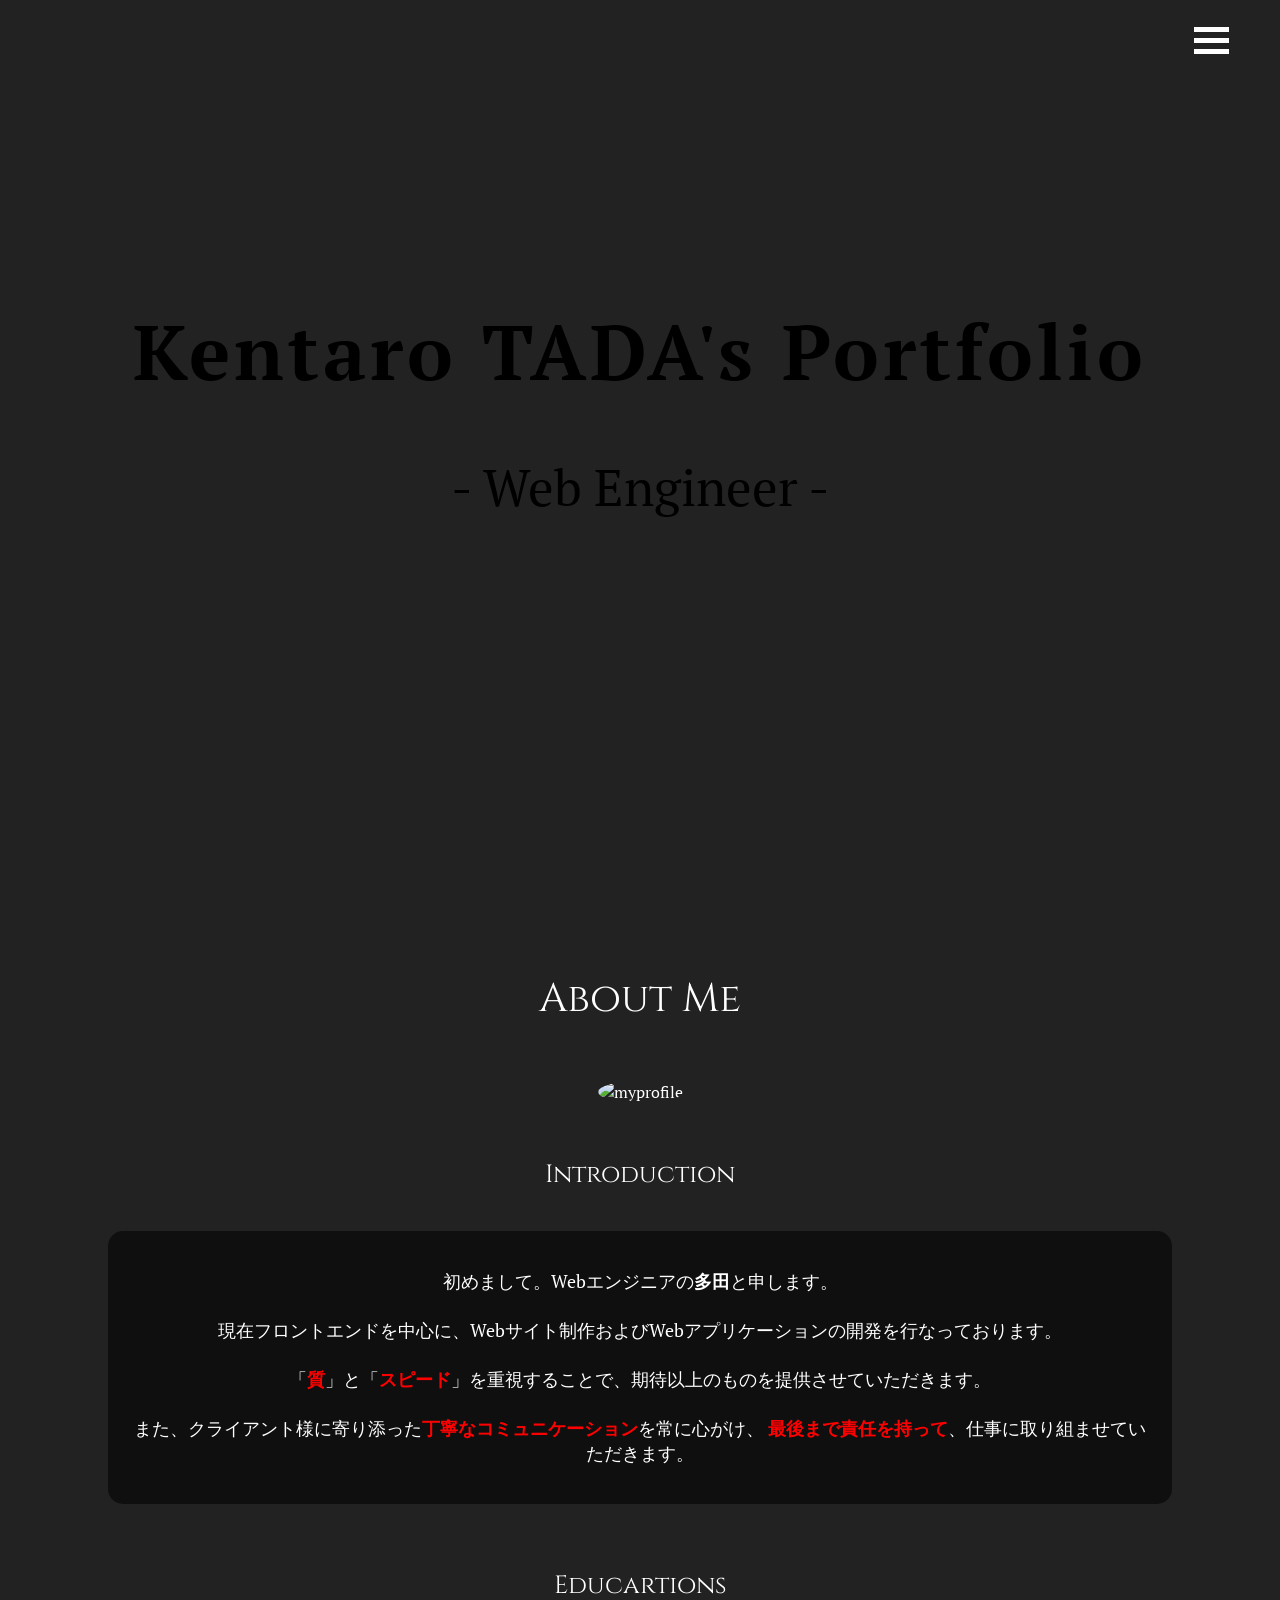
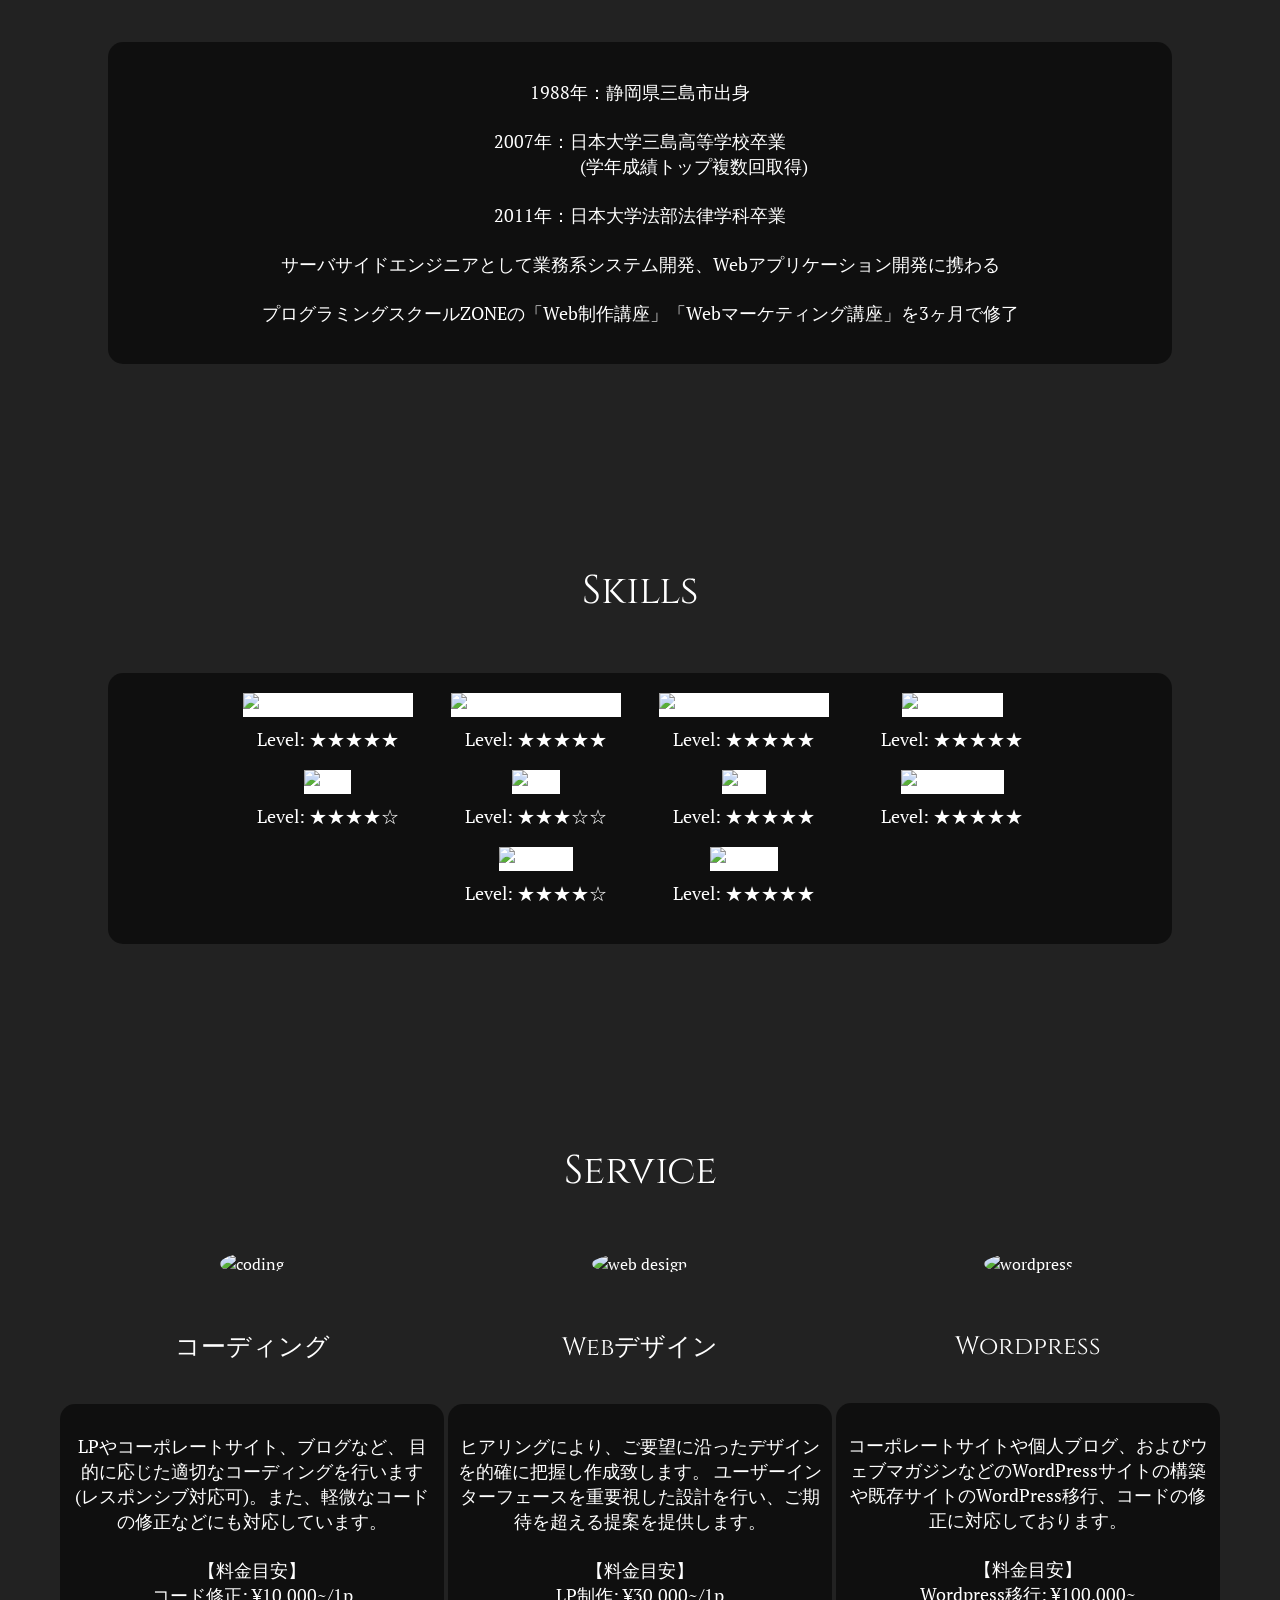
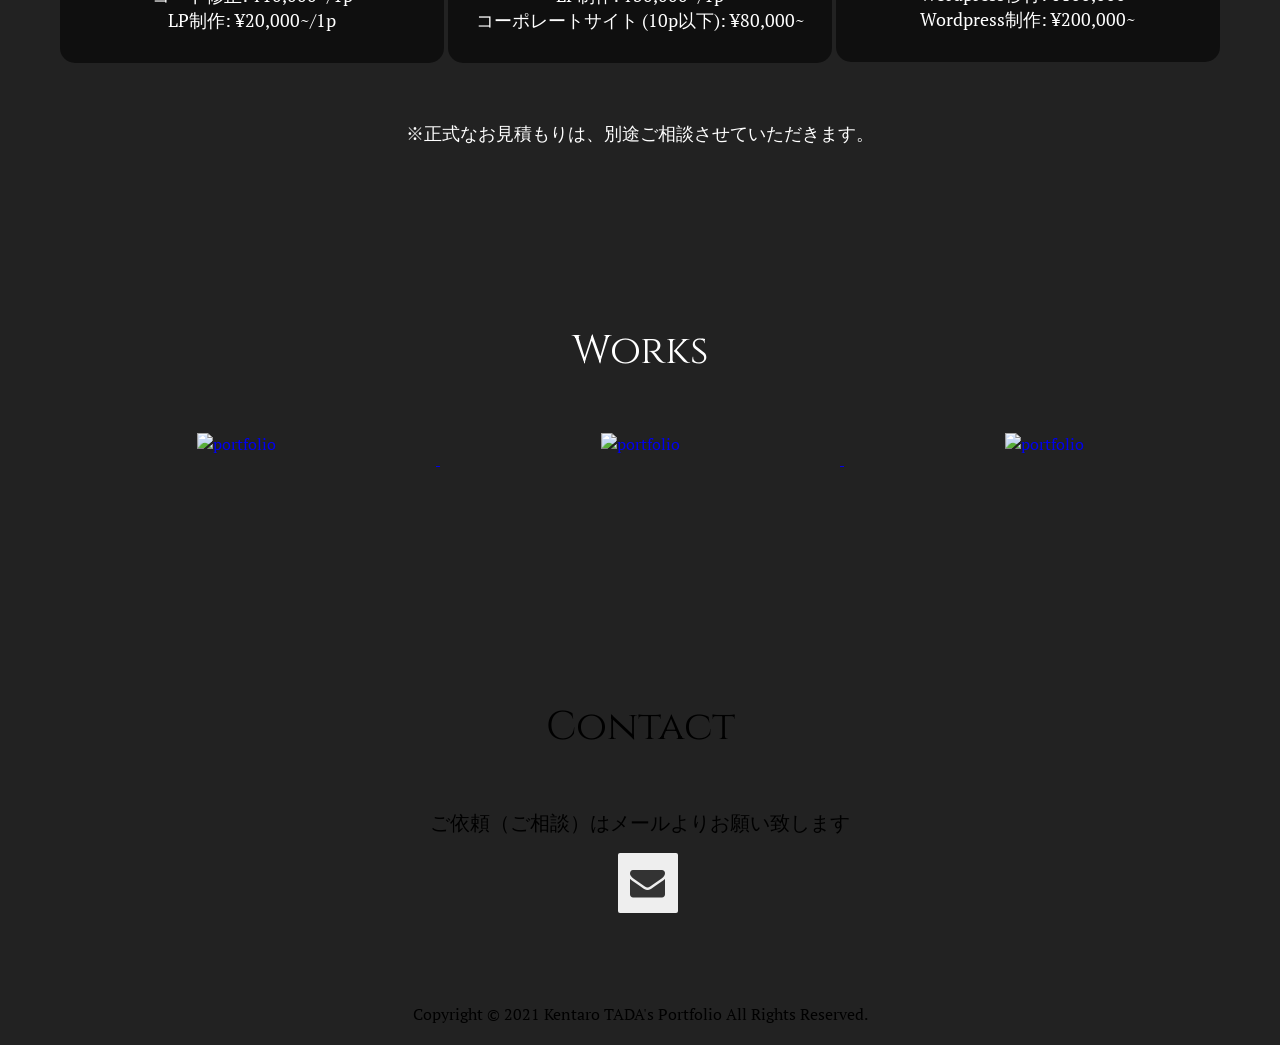
==== index.html @ df29aee6 "Add files via upload" ====
<!DOCTYPE html>
<html lang="ja">

<head>
  <meta charset="utf-8">
  <title></title>
  <link rel="stylesheet" href="css/normalize.css">
  <link rel="stylesheet" href="bootstrap/css/bootstrap.min.css">
  <link rel="stylesheet" href="bootstrap/css/bootstrap.css">
  <link rel="stylesheet" href="style.css">
  <link rel="stylesheet" href="animate.css">
  <link href="https://fonts.googleapis.com/css?family=PT+Serif&display=swap" rel="stylesheet">
  <link href="https://fonts.googleapis.com/css?family=Cinzel&display=swap" rel="stylesheet">
  <link rel="stylesheet" href="https://maxcdn.bootstrapcdn.com/font-awesome/4.5.0/css/font-awesome.min.css">
</head>

<body>
  <!--ヘッダー-->
  <header>
    <!--メニューバー-->
    <div class="button_container" id="toggle">
      <span class="top"></span>
      <span class="middle"></span>
      <span class="bottom"></span>
    </div>

    <div class="overlay" id="overlay">
      <nav class="overlay-menu">
        <ul>
          <li><a href="#" class="menu_aboutme">About Me</a></li>
          <li><a href="#" class="menu_service">Service</a></li>
          <li><a href="#" class="menu_works">Works</a></li>
          <li><a href="#" class="menu_contact">Contact</a></li>
        </ul>
      </nav>
    </div>


  </header>

  <!--タイトル-->
  <div class="my_introduction">
    <h1 class="myname">Kentaro TADA's Portfolio</h1>
    <p class="worker_type">- Web Engineer -</p>
  </div>

  <div class="main_content">
    <!-- 自己紹介 -->
    <div class="profile_section">

      <div class="portfolio_title profile_title animated fadein">
        <span class="glyphicon glyphicon-user" style="letter-spacing:5px;"></span>
        <p>About Me</p>
      </div>

      <div class="profile_image flexbox1 animated fadein">
        <img src="./image/myprofile4.jpg" alt="myprofile" />
      </div>

      <div class="sub_title animated fadein">
        <span class="glyphicon glyphicon-apple" style="letter-spacing:5px;"></span>
        <p>Introduction</p>
      </div>
      <div class="introduction_text animated fadein">
        <p>
          初めまして。Webエンジニアの<span style="font-weight: bold">多田</span>と申します。<br><br>
          現在フロントエンドを中心に、Webサイト制作およびWebアプリケーションの開発を行なっております。<br><br>
          「<span style="font-weight: bold; color:red;">質</span>」と「<span
            style="font-weight:bold; color:red;">スピード</span>」を重視することで、期待以上のものを提供させていただきます。<br><br>
          また、クライアント様に寄り添った<span style="font-weight:bold;color:red;">丁寧なコミュニケーション</span>を常に心がけ、
          <span style="font-weight:bold;color:red;">最後まで責任を持って</span>、仕事に取り組ませていただきます。
        </p>
      </div>

      <div class="sub_title animated fadein">
        <span class="glyphicon glyphicon-education" style="letter-spacing:5px;"></span>
        <p>Educartions</p>
      </div>

      <div class="introduction_text animated fadein">
        <p>
          1988年：静岡県三島市出身<br><br>
          2007年：日本大学三島高等学校卒業<br>
          　　　　　　(学年成績トップ複数回取得)<br><br>
          2011年：日本大学法部法律学科卒業<br><br>
          サーバサイドエンジニアとして業務系システム開発、Webアプリケーション開発に携わる<br><br>
          プログラミングスクールZONEの「Web制作講座」「Webマーケティング講座」を3ヶ月で修了
        </p>
      </div>

    </div>

    <!-- スキル紹介 -->
    <div class="skill_section">
      <div class="portfolio_title skill_title">
        <span class="glyphicon glyphicon-cog" style="letter-spacing:5px;"></span>
        <p>Skills</p>
      </div>

      <div class="introduction_text animated fadein">
        <div class="skill">
          <img src="./image/HTML.jpg" alt="frontend languages" />
          <p>Level: ★★★★★</p>
        </div>

        <div class="skill">
          <img src="./image/CSS.jpg" alt="frontend languages" />
          <p>Level: ★★★★★</p>
        </div>

        <div class="skill">
          <img src="./image/Javascript.jpg" alt="frontend languages" />
          <p>Level: ★★★★★<br>
          </p>
        </div>

        <div class="skill">
          <img src="./image/Wordpress.jpg" alt="Wordpress" />
          <p>Level: ★★★★★</p>
        </div>

        <div class="skill">
          <img src="./image/php.jpg" alt="php" />
          <p>Level: ★★★★☆<br>
          </p>
        </div>

        <div class="skill">
          <img src="./image/java.jpg" alt="java" />
          <p>Level: ★★★☆☆<br>
          </p>
        </div>

        <div class="skill">
          <img src="./image/vba.jpg" alt="vba" />
          <p>Level: ★★★★★<br>
          </p>
        </div>

        <div class="skill">
          <img src="./image/powershell.jpg" alt="powershell" />
          <p>Level: ★★★★★<br>
          </p>
        </div>

        <div class="skill">
          <img src="./image/MySQL.jpg" alt="MySQL" />
          <p>Level: ★★★★☆</p>
        </div>

        <div class="skill">
          <img src="./image/github.jpg" alt="github" />
          <p>Level: ★★★★★</p>
        </div>
      </div>
    </div>

    <!-- サービス紹介 -->
    <div class="service_section">
      <div class="portfolio_title skill_title">
        <span class="glyphicon glyphicon-globe" style="letter-spacing:5px;"></span>
        <p>Service</p>
      </div>

      <div class="animated fadein">
        <div class="service_item">
          <div class="service_image">
            <img src="./image/desktop.jpg" alt="coding" />
          </div>
          <div class="sub_title">
            <p>コーディング</p>
          </div>

          <div class="service_content">
            LPやコーポレートサイト、ブログなど、
            目的に応じた適切なコーディングを行います(レスポンシブ対応可)。また、軽微なコードの修正などにも対応しています。<br><br>
            【料金目安】<br>
            コード修正: ¥10,000~/1p<br>
            LP制作: ¥20,000~/1p
          </div>
        </div>

        <div class="service_item">
          <div class="service_image">
            <img src="./image/pencil.jpg" alt="web design" />
          </div>
          <div class="sub_title">
            <p>Webデザイン</p>
          </div>
          <div class="service_content">
            ヒアリングにより、ご要望に沿ったデザインを的確に把握し作成致します。
            ユーザーインターフェースを重要視した設計を行い、ご期待を超える提案を提供します。<br><br>
            【料金目安】<br>
            LP制作: ¥30,000~/1p<br>
            コーポレートサイト (10p以下): ¥80,000~
          </div>
        </div>

        <div class="service_item">
          <div class="service_image">
            <img src="./image/wordpress2.jpg" alt="wordpress" />
          </div>
          <div class="sub_title">
            <p>Wordpress</p>
          </div>
          <div class="service_content">
            コーポレートサイトや個人ブログ、およびウェブマガジンなどのWordPressサイトの構築や既存サイトのWordPress移行、コードの修正に対応しております。
            <br><br>
            【料金目安】<br>
            Wordpress移行: ¥100,000~<br>
            Wordpress制作: ¥200,000~
          </div>
        </div>
        <p style="font-size:18px;">※正式なお見積もりは、別途ご相談させていただきます。</p>
      </div>

    </div>

    <!--Webサイト　ポートフォリオ-->
    <div class="portfolio_section">
      <div class="portfolio_title works_title">
        <span class="glyphicon glyphicon-list-alt" style="letter-spacing:5px;"></span>
        <p>Works</p>
      </div>

      <div class="animated fadein">
        <a href="https://mizutaniyuji.github.io/my_portfolio" class="portfolio_link">
          <div class="portfolio">
            <img src="./image/my_portfolio.png" alt="portfolio" />
            <div class="mask1"></div>
            <div class="mask2"></div>
            <div class="caption">
              <p>【Category】オリジナル作品<br><br>
                【Title】Kentaro TADA's Portfolio<br><br>
                【Skill】HTML / CSS / JQuery<br><br>
                【Detail】私のことをよく知ってもらうためのサイトです。
              </p>
            </div>
          </div>
        </a>

        <a href="https://zone-for-exercise-testsite-gokurakutei.net/" class="portfolio_link">
          <div class="portfolio">
            <img src="./image/my_portfolio3.png" alt="portfolio" />
            <div class="mask1"></div>
            <div class="mask2"></div>
            <div class="caption">
              <p>【Category】オリジナル作品<br><br>
                【Title】極楽亭<br><br>
                【Skill】HTML / CSS / JQuery / WordPress<br><br>
                【Detail】架空の京都にある温泉旅館のHPです。
              </p>
            </div>
          </div>
        </a>

        <a href="https://zone-for-exercise-testsite.com/" class="portfolio_link">
          <div class="portfolio">
            <img src="./image/my_portfolio4.png" alt="portfolio" />
            <div class="mask1"></div>
            <div class="mask2"></div>
            <div class="caption">
              <p>【Category】オリジナル作品<br><br>
                【Title】 Coding School<br><br>
                【Skill】 HTML / CSS / WordPress<br><br>
                【Detail】架空のプログラミングスクールのHPです。
              </p>
            </div>
          </div>
        </a>

      </div>
    </div>

    <footer>
      <div class="portfolio_title contact_title">
        <span class="glyphicon glyphicon-envelope" style="letter-spacing:5px;"></span>
        <p>Contact</p>
      </div>
      <div class="contact_text">ご依頼（ご相談）はメールよりお願い致します</div>
      <!--SNSアイコン-->
      <div>
        <ul class="follow-me">
          <li><a href="mailto:k.tada.t.u@gmail.com?body=ご依頼/ご相談内容" class="gmail"></a></li>
          <!-- <li><a href="https://twitter.com/YuJi_MZTN" class="twitter"></a></li> -->
          <!-- <li><a href="https://www.instagram.com/yuji_mztn/" class="instagram"></a></li> -->
          <!-- <li><a href="https://www.youtube.com/channel/UCbwZM3GtfLToCFw3dzE2S6w?view_as=subscriber" class="youtube"></a> -->
          </li>
        </ul>
      </div>
      <!--コピーライト-->
      <div id="copyright">
        Copyright &copy; 2021 Kentaro TADA's Portfolio All Rights Reserved.
      </div>
    </footer>
  </div>
  <script src="vendor/jquery-2.2.4.min.js"></script>
  <script src="bootstrap/js/bootstrap.min.js"></script>
  <script src="bootstrap/js/bootstrap.js"></script>
  <script src="vendor/jquery.waypoints.min.js"></script>
  <script src="vendor/jquery.magnific-popup.min.js"></script>
  <script src="vendor/mobile-detect.min.js"></script>
  <script src="main.js"></script>
  <script src="https://ajax.googleapis.com/ajax/libs/jquery/2.2.4/jquery.min.js"></script>
  <script src="jquery.waypoints.min.js"></script>

</body>

</html>
---- style.css ----
@import url(https://fonts.googleapis.com/css?family=Raleway:400,500,800);
@import url(https://fonts.googleapis.com/css?family=Vollkorn|Roboto);

html, body{
    background-color: #222222;
    color: white;
    font-family: 'PT Serif', serif;
    margin: 0px;
    padding: 0px;
    justify-content: center;
    align-items: center;
    text-align: center;
}
/*JQuery用*/
.blur {
  filter: blur(7px);
}
.delete {
  display: none;
}

.main-nav {
  width: 220px;
  position: fixed;
  top: 0;
  left: -220px;
  height: 100%;
  border-right: 2px solid $drk;
  @include transition(left .5s ease, top .5s ease);
  &.show-nav {
    left: 0;
  }
  ul {
    list-style: none;
    padding: 0;
  }

  li {
    text-align: center;
    font-size: 1.2em;
    font-weight: 700;
  }
}

/*メニューバー*/
.button_container {
  position: fixed;
  top: 3%;
  right: 4%;
  height: 38px;
  width: 35px;
  cursor: pointer;
  z-index: 200;
  transition: opacity 0.25s ease;
}
.button_container:hover {
  opacity: 0.4;
}
.button_container.active .top {
  transform: translateY(11px) translateX(0) rotate(45deg);
  background: white;
}
.button_container.active .middle {
  opacity: 0;
  background: white;
}
.button_container.active .bottom {
  transform: translateY(-11px) translateX(0) rotate(-45deg);
  background: white;
}
.button_container span {
  background: white;
  border: none;
  height: 5px;
  width: 100%;
  position: absolute;
  top: 0;
  left: 0;
  transition: all 0.35s ease;
  cursor: pointer;
}
.button_container span:nth-of-type(2) {
  top: 11px;
}
.button_container span:nth-of-type(3) {
  top: 22px;
}

.overlay {
  position: fixed;
  top: 0;
  left: 0;
  width: 100%;
  height: 100%;
  opacity: 0;
  visibility: hidden;
  transition: opacity 0.35s, visibility 0.35s, height 0.35s;
  overflow: hidden;
  z-index: 100;
}
.overlay.open {
  opacity: 0.9;
  visibility: visible;
  height: 100%;
}
.overlay.open li {
  animation: fadeInRight 0.3s ease forwards;
  animation-delay: 0.1s;
}
.overlay.open li:nth-of-type(2) {
  animation-delay: 0.2s;
}
.overlay.open li:nth-of-type(3) {
  animation-delay: 0.3s;
}
.overlay.open li:nth-of-type(4) {
  animation-delay: 0.4s;
}
.overlay nav {
  position: relative;
  height: 70%;
  top: 50%;
  transform: translateY(-50%);
  font-size: 50px;
  font-family: "Vollkorn", serif;
  font-weight: 400;
  text-align: center;
}
.overlay ul {
  list-style: none;
  padding: 0;
  margin: 0 auto;
  display: inline-block;
  position: relative;
  height: 100%;
}
.overlay ul li {
  display: block;
  height: 25%;
  height: calc(100% / 4);
  min-height: 50px;
  position: relative;
  opacity: 0;
}
.overlay ul li a {
  display: block;
  position: relative;
  color: white;
  text-decoration: none;
  overflow: hidden;
}
.overlay ul li a:hover:after, .overlay ul li a:focus:after, .overlay ul li a:active:after {
  width: 100%;
}
.overlay ul li a:after {
  content: "";
  position: absolute;
  bottom: 0;
  left: 50%;
  width: 0%;
  transform: translateX(-50%);
  height: 3px;
  background: #008BBB;
  transition: 0.2s;
}

@keyframes fadeInRight {
  0% {
    opacity: 0;
    left: 20%;
  }
  100% {
    opacity: 1;
    left: 0;
  }
}

.main_content {
  position: sticky;
  top: 0;
}

/*タイトル*/
.my_introduction{
  margin: 0 auto;
  background-image: url("image/toppage16.jpg");
  background-size: cover;
  padding: 300px 0 300px 0;
  color: black;
  position: sticky;
  top: 0;
}
.myname {
  letter-spacing: 4px;
  font-size: 6vw;
  margin: 0 auto;
  width: 100%;
}
.worker_type {
  font-size: 4vw;
}

/* Profile Section */
.profile_section {
  margin: 0 auto;
  padding: 30px 0 60px 0;
}

.introduction_text {
  width: 80%;
  background-color: rgba(0,0,0,0.55);
  color: white;
  font-size: 18px;
  margin: 0 auto 40px auto;
  padding: 20px;
  border-radius: 15px;
}
.flexbox1 {
  width: 25%;
  height: 25%;
  margin: 0 auto 0 auto;
}
.flexbox2 {
  width: 70%;
  margin: 30px auto 0 auto;
  font-size: 15px;
}

.profile_image img{
  width: 100%;
  height: 100%;
  border-radius:50%;
}

.hobby_text {
  padding: 15px;
  font-size: 15px;
}

/* サービス紹介 */
.service_section {
  margin: 0 auto;
  padding: 30px 0 60px 0;
}

.service_image img{
  width: 40%;
  height: auto;
  border-radius: 50%;
}

/*ポートフォリオ*/
/*ポートフォリオタイトル*/
.portfolio_title {
  font-size: 40px;
  margin-bottom: 15px;
  margin-top: 30px;
  color: white;
  font-family: 'Cinzel', serif;
}
.portfolio_title p{
	display: inline-block;
	position: relative;
	color: white;
 	text-decoration: none;
}
.portfolio_title p:before{
	content: "";
	position: absolute;
	left: 0;
	bottom: -4px;
	width: 100%;
	height: 3px;
	background: #008BBB;
	transform: scale(0, 1);
	transition: 0.3s;
}
.portfolio_title p:hover:before {
	transform: scale(1);
}
/* スキル紹介 */
.skill_content {
  width: 80%;
  margin: 0 auto;
  background-color: rgba(0,0,0,0.4);
  color: white;
  font-size: 15px;
  padding: 20px;
  border-radius: 15px;
}

.sub_title {
  font-size: 25px;
  margin-bottom: 15px;
  margin-top: 30px;
  font-family: 'Cinzel', serif;
  color: white;
}
.sub_title p{
	display: inline-block;
	position: relative;
	color: white;
 	text-decoration: none;
}

/* スキル紹介 */
.skill_section {
  margin: 0 auto;
  padding: 30px 0 60px 0;
}

.skill{
  width: 48%;
  display: inline-block;
  height: auto;
  transition-duration: 0.5s;
  border: none;
  margin: 0 10px 0 10px;
}
.skill img{
  width: 100%;
  cursor: pointer;
  background-color: #fff;
}
.skill img:hover{
  box-shadow: 10px 10px 10px rgba(0,0,0,0.5);
  transform: translateY(-5px);
  transition-duration: 0.5s;
}
.skill p {
  margin-top:10px;
}

/* サービス紹介 */
.service_item {
  display: inline-block;
  width: 30%;
  vertical-align: top;
}
.service_image img{
  width: 50%;
}

.service_content {
  background-color: rgba(0,0,0,0.55);
  color: white;
  font-size: 18px;
  margin: 0 auto 40px auto;
  padding: 30px 10px 30px 10px;
  border-radius: 15px;
}

/* ポートフォリオセクション */

/*ポートフォリオ配置*/
.portfolio_section {
  margin: 0 auto;
  padding: 30px 0 60px 0;
}

.portfolio {
	height:			auto;
	overflow:		hidden;
	display:		inline-block;
	position:		relative;
}
.portfolio .caption {
	width:			100%;
	height:			100%;
	visibility:		hidden;	/* 文字を表示しない */
	font-size:		150%;
	position:		absolute;
	top:			25px;
	left:			0;
	text-align: center;
	-webkit-transition:	all 0.4s step-end;
	transition:		all 0.4s step-end;
}
.portfolio:hover .caption {
	visibility:		visible;	/* 文字を表示する */
}
.portfolio .caption p {
	color:			#fff;
	opacity:		0;	/* ホバーが解除された時すぐ消えるように、文字を表示しない */
}
.portfolio:hover .caption p {
	opacity:		1;	/* 文字を表示する */
}
.portfolio .mask1, .portfolio .mask2 {
	width:			50%;	/* 幅は半部のサイズ */
	height:			100%;
	position:		absolute;
	top:			0;
	background-color:	rgba(0,0,0,0.4);
	-webkit-transition:	all 0.4s ease;
	transition:		all 0.4s ease;
}
.portfolio .mask1 {
	left:			-50%;	/* 枠の左に置いて表示させない */
}
.portfolio:hover .mask1 {
	left:			0px;	/* 左にずらして表示する */
}
.portfolio .mask2 {
	right:			-50%;	/* 枠の右に置いて表示させない */
}
.portfolio:hover .mask2 {
	right: 0px;	/* 右にずらして表示する */
}
.portfolio img {
  width: 100%;
  height: auto;
}

/*view more*/
.viewmore a{
  font-size: 16px;
  text-decoration: none;
  padding: 3px 18px 3px 18px;
  color: black;
}
.viewmore {
    margin: 10px auto 30px auto;
}
.viewmore a:hover{
  letter-spacing: 2px;
  transition: 0.15s;
  color: #888888;
}

/*About Me*/
.about_me {
  text-align: center;
}
.my_name {
  font-size: 17px;
}
.my_picture img{
  width: 30%;
  height: auto;
  border-radius: 20px;
  margin-bottom: 10px;
}

/*フッター*/
footer {
  color: black;
  padding-bottom: 20px;
  background-image: url("image/toppage9.jpg");
  background-size: cover;
  padding-top: 100px;
}

.contact_text {
  font-size: 20px;
  margin-bottom: 15px;
}

.contact_title, .contact_title p{
  color: black;
}

/*SNSアイコン*/
.follow-me {
  list-style: none;
  margin-bottom: 10px;
  margin-left: 30px;
  overflow: hidden;
  padding: 0;
}
.follow-me li {
  display: inline-block;
  margin: 0 15px 80px 0;
  padding: 0;
}
.follow-me li a::before {
  background-color: #eee;
  -webkit-border-radius: 2px;
  border-radius: 2px;
  color: #333;
  display: inline-block;
  font-family: FontAwesome;
  font-size: 35px;
  height: 60px; /* Button height */
  width: 60px; /* Button width */
  line-height: 60px; /* Button height */
  -webkit-transition: all .3s ease;
  transition: all .3s ease;
  text-align: center;
}
.follow-me li a:hover::before {
  color: #fff;
}

.follow-me li .facebook::before { content: "\f09a"; }
.follow-me li .instagram::before { content: "\f16d"; }
.follow-me li .twitter::before { content: "\f099"; }
.follow-me li .youtube::before { content: "\f16a"; }
.follow-me li .gmail::before { content: "\f0e0"; }

.follow-me li .facebook:hover::before { background-color: #3b5998; }
.follow-me li .instagram:hover::before { background: linear-gradient(to right, #5478f2 0%, #f23f79 80%, orange 100%);}
.follow-me li .twitter:hover::before { background-color: #55acee; }
.follow-me li .youtube:hover::before { background-color: #cd201f; }
.follow-me li .gmail:hover::before { background-color: #FF773E; }

/*レスポンシブ対応*/

@media screen and (min-width:500px) {
  .skill_section {
    background-image: url("image/toppage3.jpg");
    background-size: cover;
  }
  .profile_section {
    background-image: url("image/toppage15_2.jpg");
    background-size: cover;
  }
  .portfolio {
  width: 80%;
  height: auto;
  margin-bottom: 20px;
  }
  .portfolio .caption {
  	font-size:		150%;
  }
  .portfolio_section {
    background-image: url("image/toppage13.jpg");
    background-size: cover;
  }
  .skill {
  width: 20%;
  height: auto;
  }
  .service_item {
    display: inline-block;
    width: 80%;
  }
  .service_image img{
    width: 30%;
  }
  .service_section {
    background-image: url("image/toppage14_2.jpg");
    background-size: cover;
  }
}
@media screen and (min-width:768px) {
  .profile_section {
    background-image: url("image/toppage15.jpg");
    background-size: cover;
  }
  .skill_section {
    background-image: url("image/toppage3.jpg");
    background-size: cover;
  }
  .portfolio {
  width: 45%;
  height: auto;
  margin: 0 8px 10px 8px;
  }
  .portfolio .caption {
    font-size:		120%;
  }
  .portfolio_section {
    background-image: url("image/toppage13.jpg");
    background-size: cover;
  }
  .skill {
  width: 19%;
  height: auto;
  }
  .service_item {
    display: inline-block;
    width: 30%;
  }
  .service_image img{
    width: 50%;
  }
  .service_section {
    background-image: url("image/toppage14.jpg");
    background-size: cover;
  }
}
@media screen and (min-width:1024px) {
  .profile_section {
    background-image: url("image/toppage15.jpg");
    background-size: cover;
  }
  .skill_section {
    background-image: url("image/toppage3.jpg");
    background-size: cover;
  }
  .portfolio {
  width: 30%;
  height: auto;
  margin: 0 8px 10px 8px;
  }
  .portfolio .caption {
    font-size:		130%;
  }
  .portfolio_section {
    background-image: url("image/toppage13.jpg");
    background-size: cover;
  }
  .skill {
  width: 18%;
  height: auto;
  }
  .portfolio .caption {
    font-size:		120%;
  }
  .service_item {
    display: inline-block;
    width: 30%;
  }
  .service_section {
    background-image: url("image/toppage14.jpg");
    background-size: cover;
  }
}
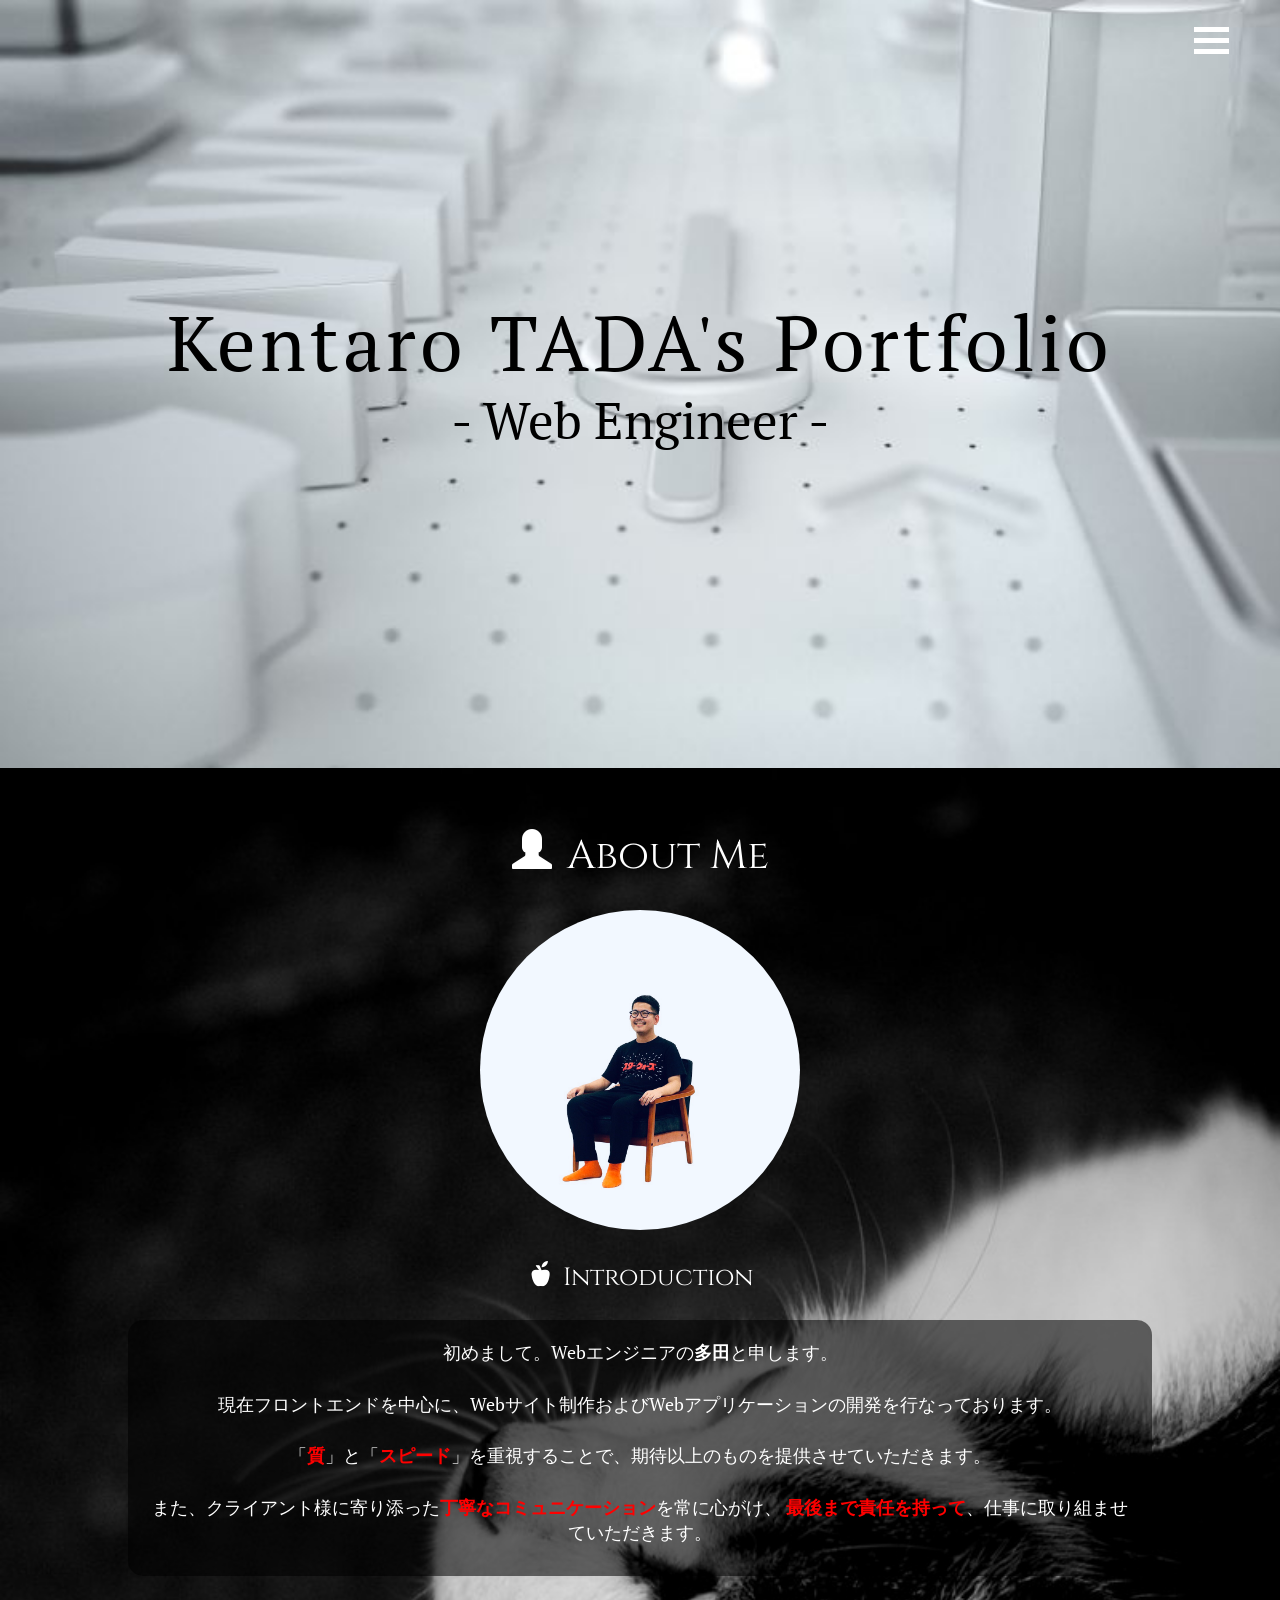
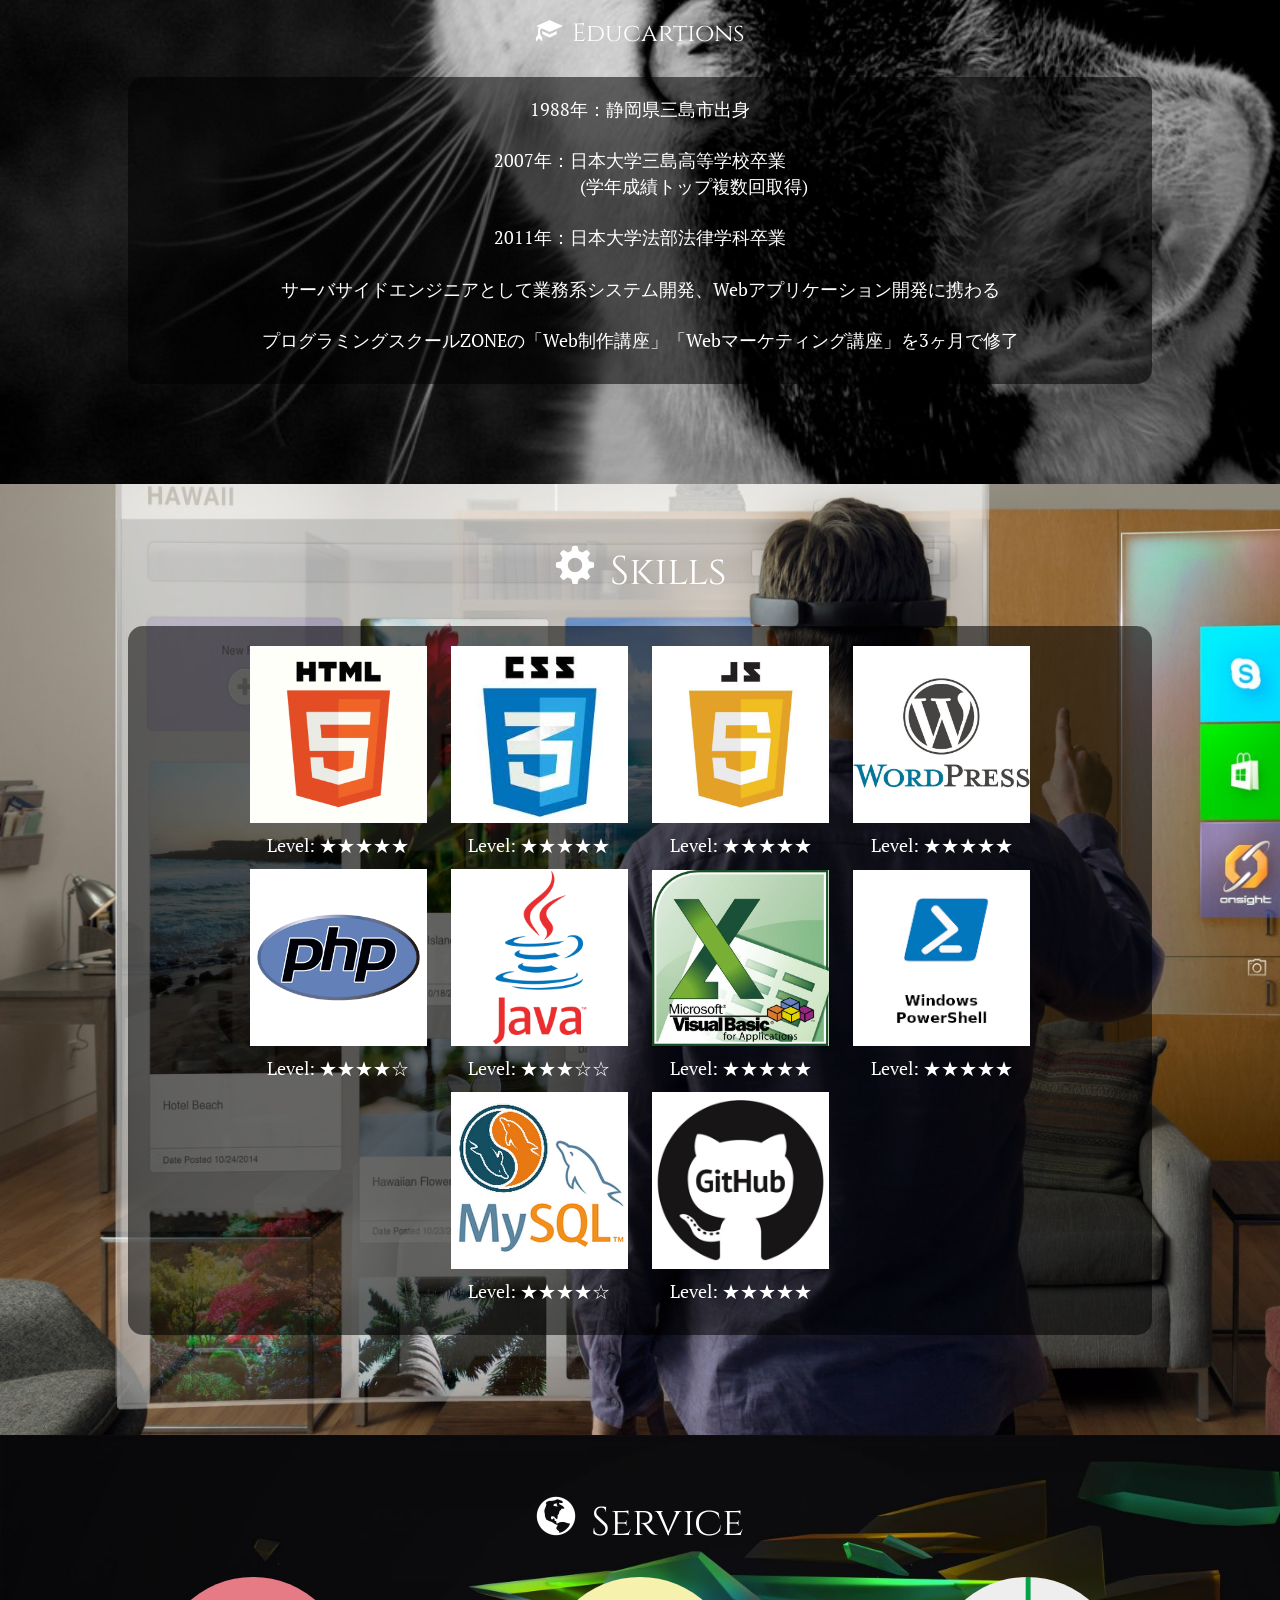
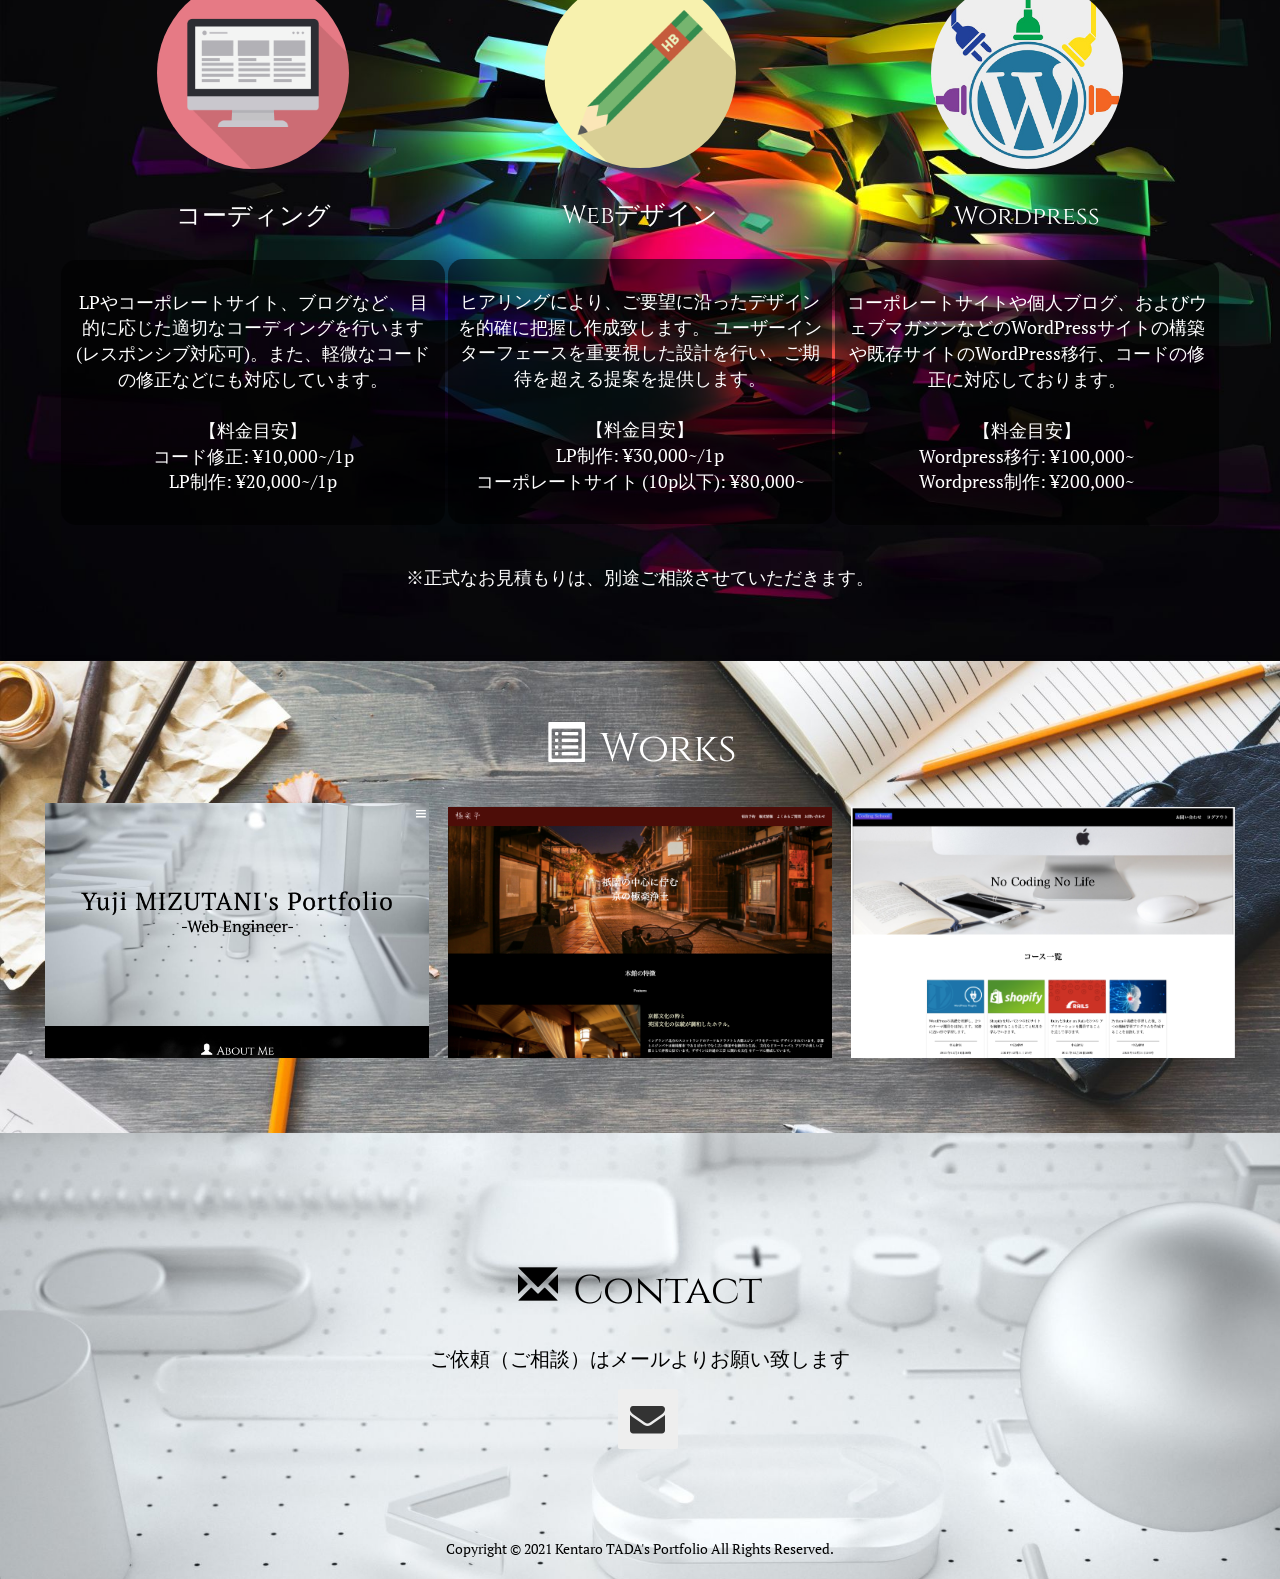
==== commit 5a7d6105: "Add files via upload" ====
--- a/index.html
+++ b/index.html
@@ -224,7 +224,7 @@
       </div>
 
       <div class="animated fadein">
-        <a href="https://mizutaniyuji.github.io/my_portfolio" class="portfolio_link">
+        <a href="https://kt0376.github.io/my_portfolio/" class="portfolio_link">
           <div class="portfolio">
             <img src="./image/my_portfolio.png" alt="portfolio" />
             <div class="mask1"></div>
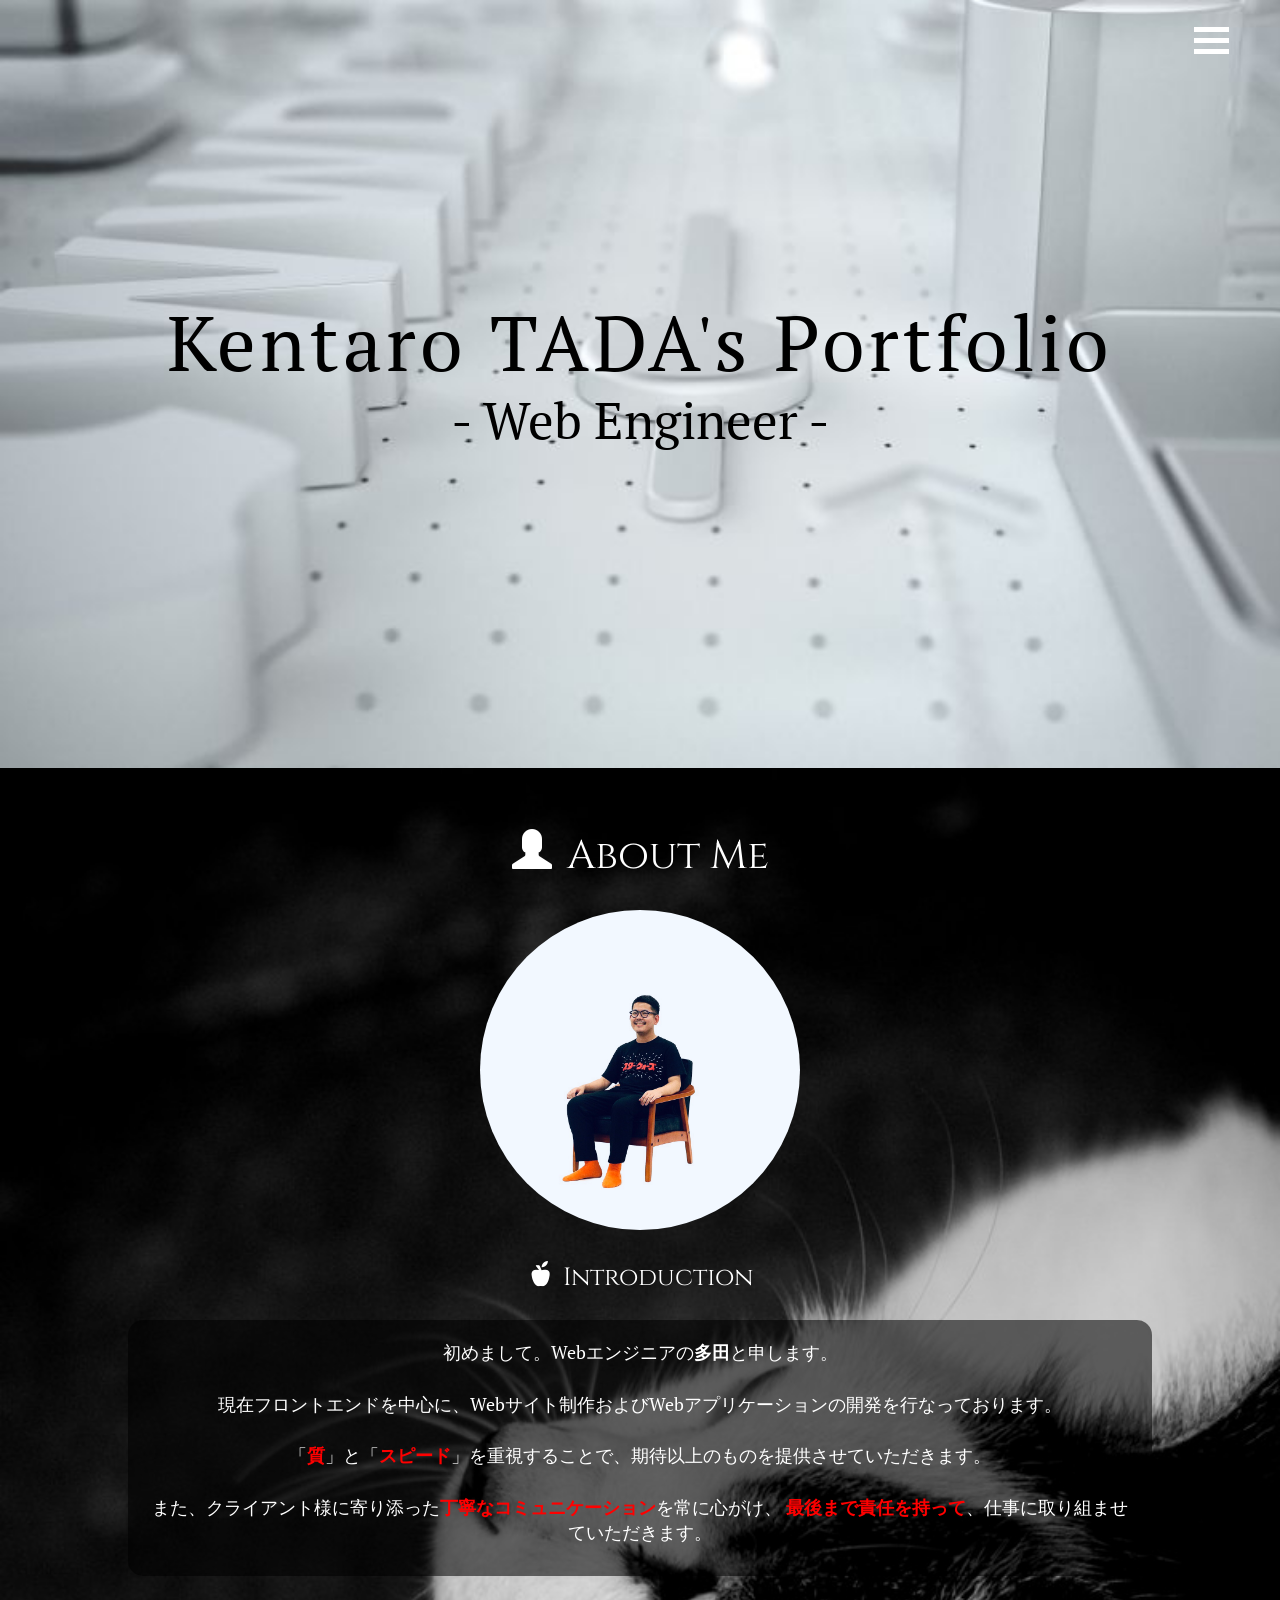
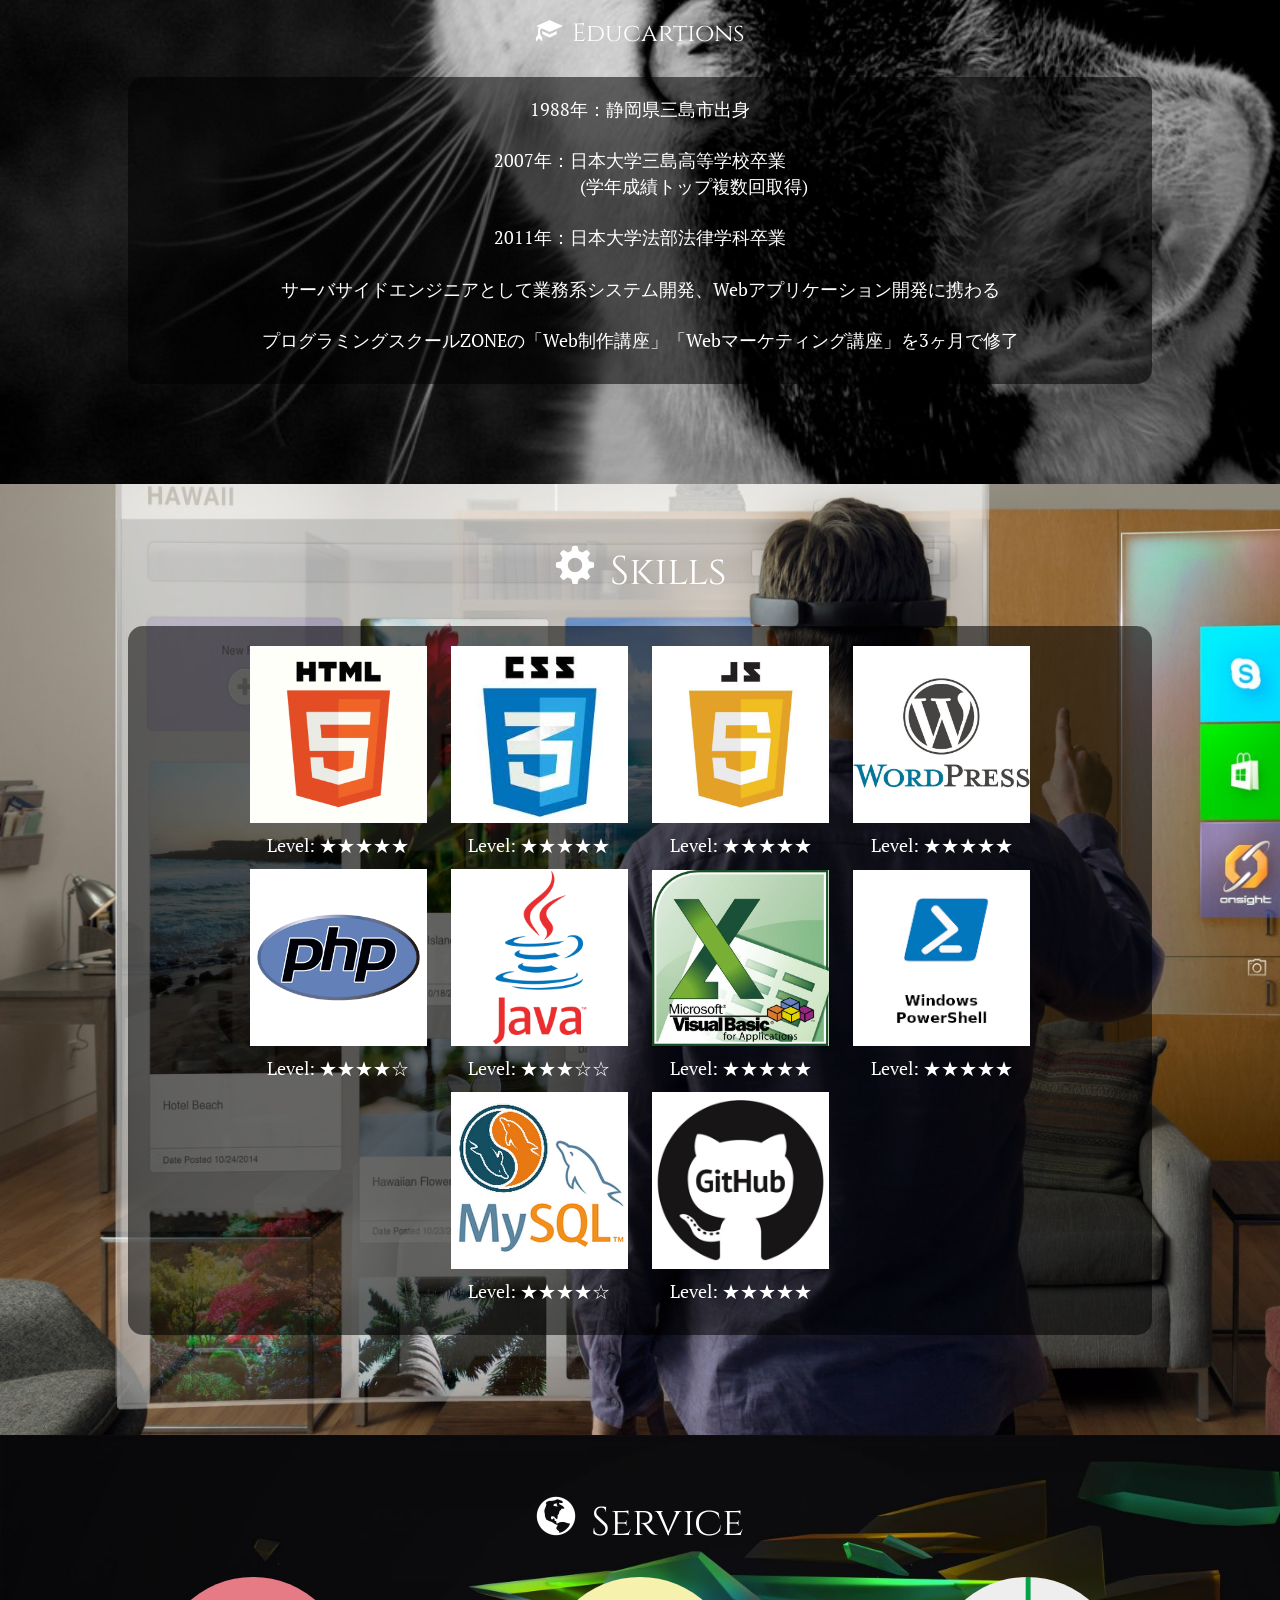
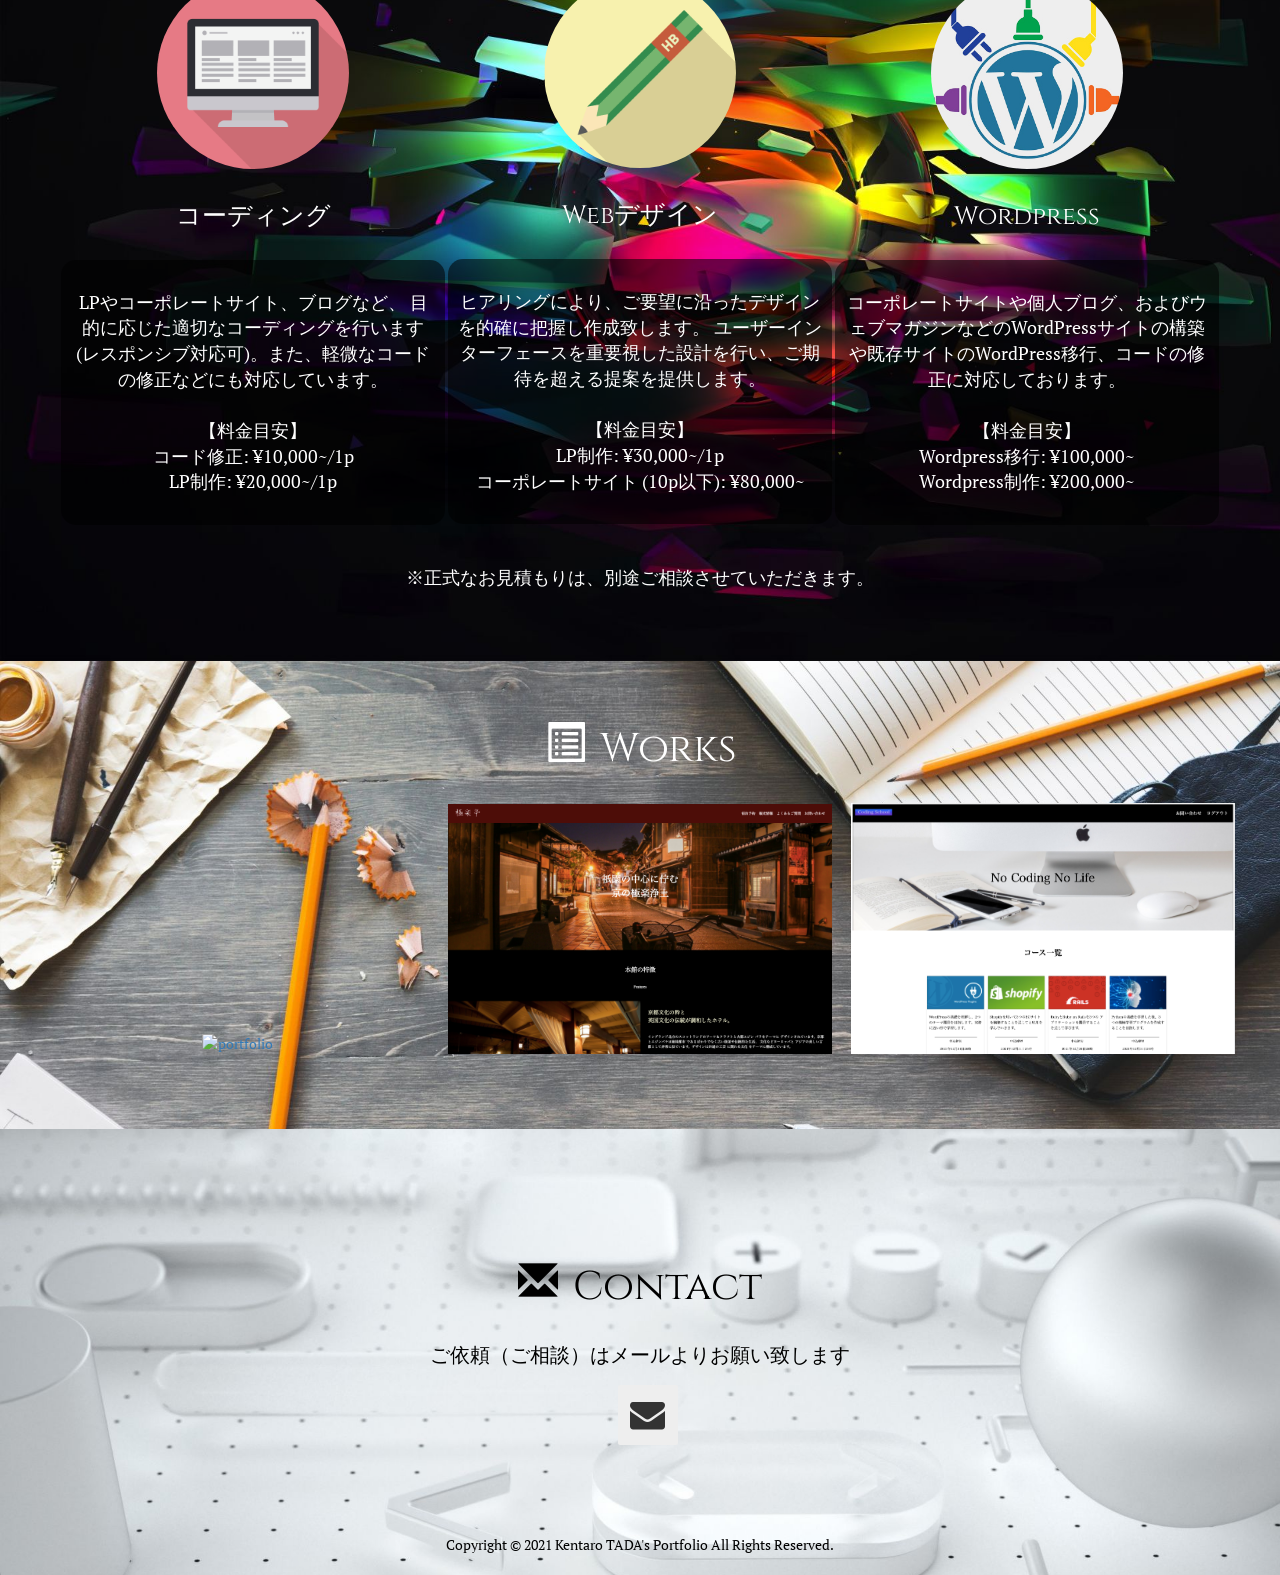
==== commit 54c26709: "Add files via upload" ====
--- a/index.html
+++ b/index.html
@@ -226,7 +226,7 @@
       <div class="animated fadein">
         <a href="https://kt0376.github.io/my_portfolio/" class="portfolio_link">
           <div class="portfolio">
-            <img src="./image/my_portfolio.png" alt="portfolio" />
+            <img src="./image/my_portfolio1.png" alt="portfolio" />
             <div class="mask1"></div>
             <div class="mask2"></div>
             <div class="caption">
